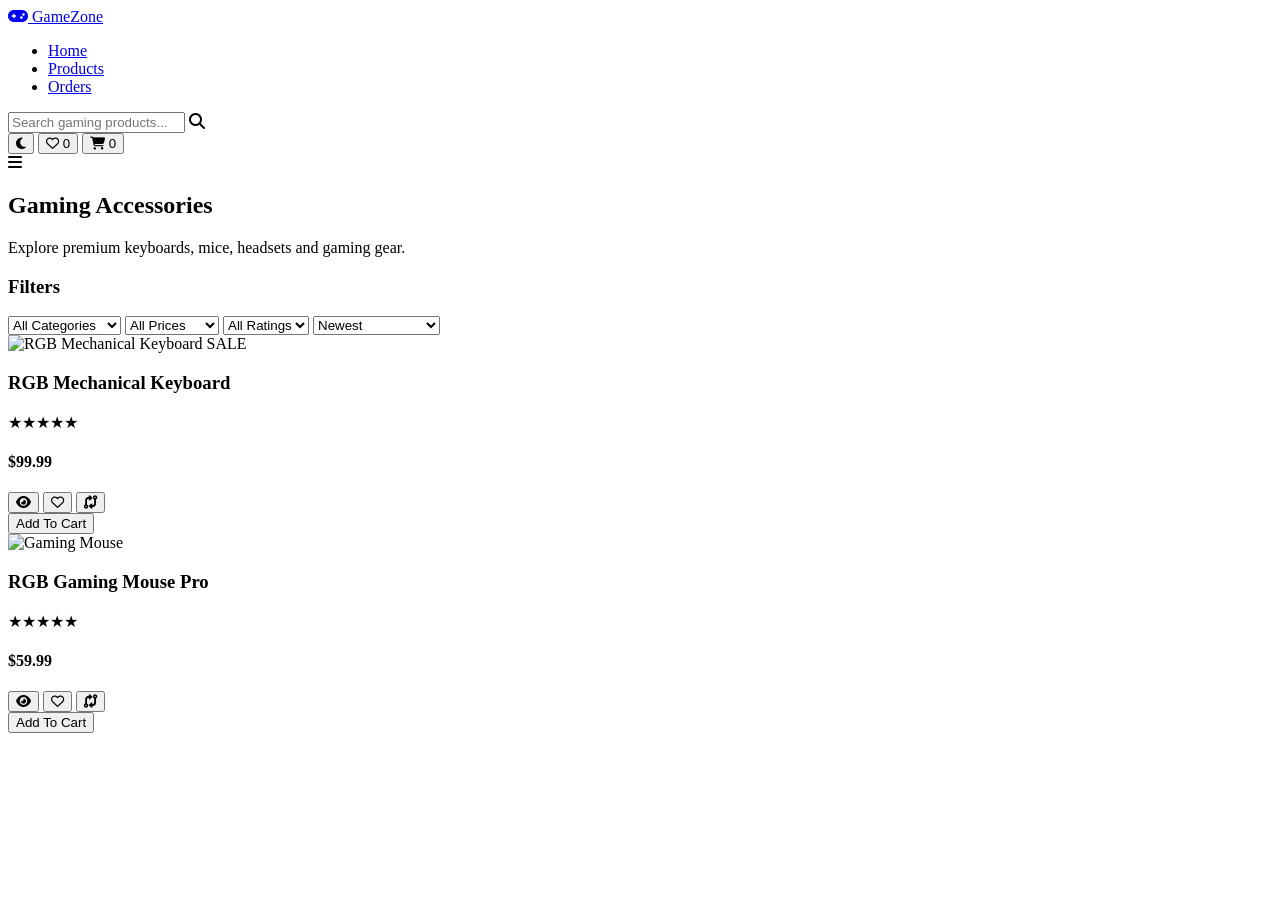
==== products.html @ aae7ace7 "Add files via upload" ====
<!DOCTYPE html>
<html lang="en">

<head>

<meta charset="UTF-8">
<meta name="viewport" content="width=device-width, initial-scale=1.0">

<title>GameZone | Gaming Products</title>


<!-- Google Font -->
<link rel="preconnect" href="https://fonts.googleapis.com">
<link rel="preconnect" href="https://fonts.gstatic.com" crossorigin>

<link href="https://fonts.googleapis.com/css2?family=Poppins:wght@300;400;500;600;700;800&display=swap" rel="stylesheet">


<!-- Font Awesome -->

<link rel="stylesheet"
href="https://cdnjs.cloudflare.com/ajax/libs/font-awesome/6.5.2/css/all.min.css">


<!-- CSS -->

<link rel="stylesheet" href="css/style.css">
<link rel="stylesheet" href="css/products.css">


</head>


<body>


<!-- ================= HEADER ================= -->


<header class="header">


<nav class="navbar">


<a href="index.html" class="logo">

<i class="fa-solid fa-gamepad"></i>

GameZone

</a>



<ul class="nav-links">

<li>
<a href="index.html">
Home
</a>
</li>


<li>
<a class="active" href="products.html">
Products
</a>
</li>


<li>
<a href="orders.html">
Orders
</a>
</li>


</ul>




<div class="nav-actions">


<div class="search-box">

<input 
type="text"
id="searchInput"
placeholder="Search gaming products...">


<i class="fas fa-search"></i>


</div>



<button id="themeToggle">

<i class="fas fa-moon"></i>

</button>



<button>

<i class="fa-regular fa-heart"></i>

<span id="wishlistCount">
0
</span>

</button>



<button>

<i class="fa-solid fa-cart-shopping"></i>

<span id="cartCount">
0
</span>

</button>



<div class="menu-btn">

<i class="fas fa-bars"></i>

</div>


</div>


</nav>


</header>





<!-- ================= PAGE TITLE ================= -->


<section class="page-banner">


<h1>
Gaming Accessories
</h1>


<p>
Explore premium keyboards, mice, headsets and gaming gear.
</p>


</section>






<!-- ================= FILTER SECTION ================= -->


<section class="filter-section">



<div class="filter-box">


<h3>
Filters
</h3>



<select id="categoryFilter">


<option value="all">
All Categories
</option>


<option value="keyboard">
Keyboard
</option>


<option value="mouse">
Gaming Mouse
</option>


<option value="headset">
Headset
</option>


<option value="controller">
Controller
</option>


<option value="chair">
Gaming Chair
</option>


<option value="monitor">
Monitor
</option>


</select>





<select id="priceFilter">


<option value="all">
All Prices
</option>


<option value="low">
Under $50
</option>


<option value="medium">
$50 - $100
</option>


<option value="high">
Above $100
</option>


</select>






<select id="ratingFilter">


<option value="all">
All Ratings
</option>


<option value="5">
★★★★★
</option>


<option value="4">
★★★★☆
</option>


<option value="3">
★★★☆☆
</option>


</select>






<select id="sortProducts">


<option value="newest">
Newest
</option>


<option value="low-high">
Price Low to High
</option>


<option value="high-low">
Price High to Low
</option>


<option value="rating">
Highest Rating
</option>


</select>



</div>



</section>






<!-- ================= PRODUCTS ================= -->


<section class="products-page">


<div class="product-grid" id="productContainer">



<!-- PRODUCT CARD 1 -->


<div class="product-card"
data-category="keyboard"
data-price="99"
data-rating="5">


<div class="product-image">


<img src="images/products/keyboard1.jpg"
alt="RGB Mechanical Keyboard">



<span class="sale">
SALE
</span>


</div>



<div class="product-info">


<h3>
RGB Mechanical Keyboard
</h3>



<div class="rating">
★★★★★
</div>



<h4>
$99.99
</h4>



<div class="product-buttons">


<button class="quick-view">
<i class="fas fa-eye"></i>
</button>


<button class="wishlist">
<i class="far fa-heart"></i>
</button>


<button class="compare">
<i class="fas fa-code-compare"></i>
</button>



</div>



<button class="add-cart">

Add To Cart

</button>



</div>


</div>





<!-- PRODUCT CARD 2 -->


<div class="product-card"
data-category="mouse"
data-price="59"
data-rating="5">


<div class="product-image">


<img src="images/products/mouse1.jpg"
alt="Gaming Mouse">


</div>



<div class="product-info">


<h3>
RGB Gaming Mouse Pro
</h3>


<div class="rating">
★★★★★
</div>


<h4>
$59.99
</h4>



<div class="product-buttons">


<button class="quick-view">
<i class="fas fa-eye"></i>
</button>


<button class="wishlist">
<i class="far fa-heart"></i>
</button>


<button class="compare">
<i class="fas fa-code-compare"></i>
</button>


</div>


<button class="add-cart">

Add To Cart

</button>


</div>


</div>
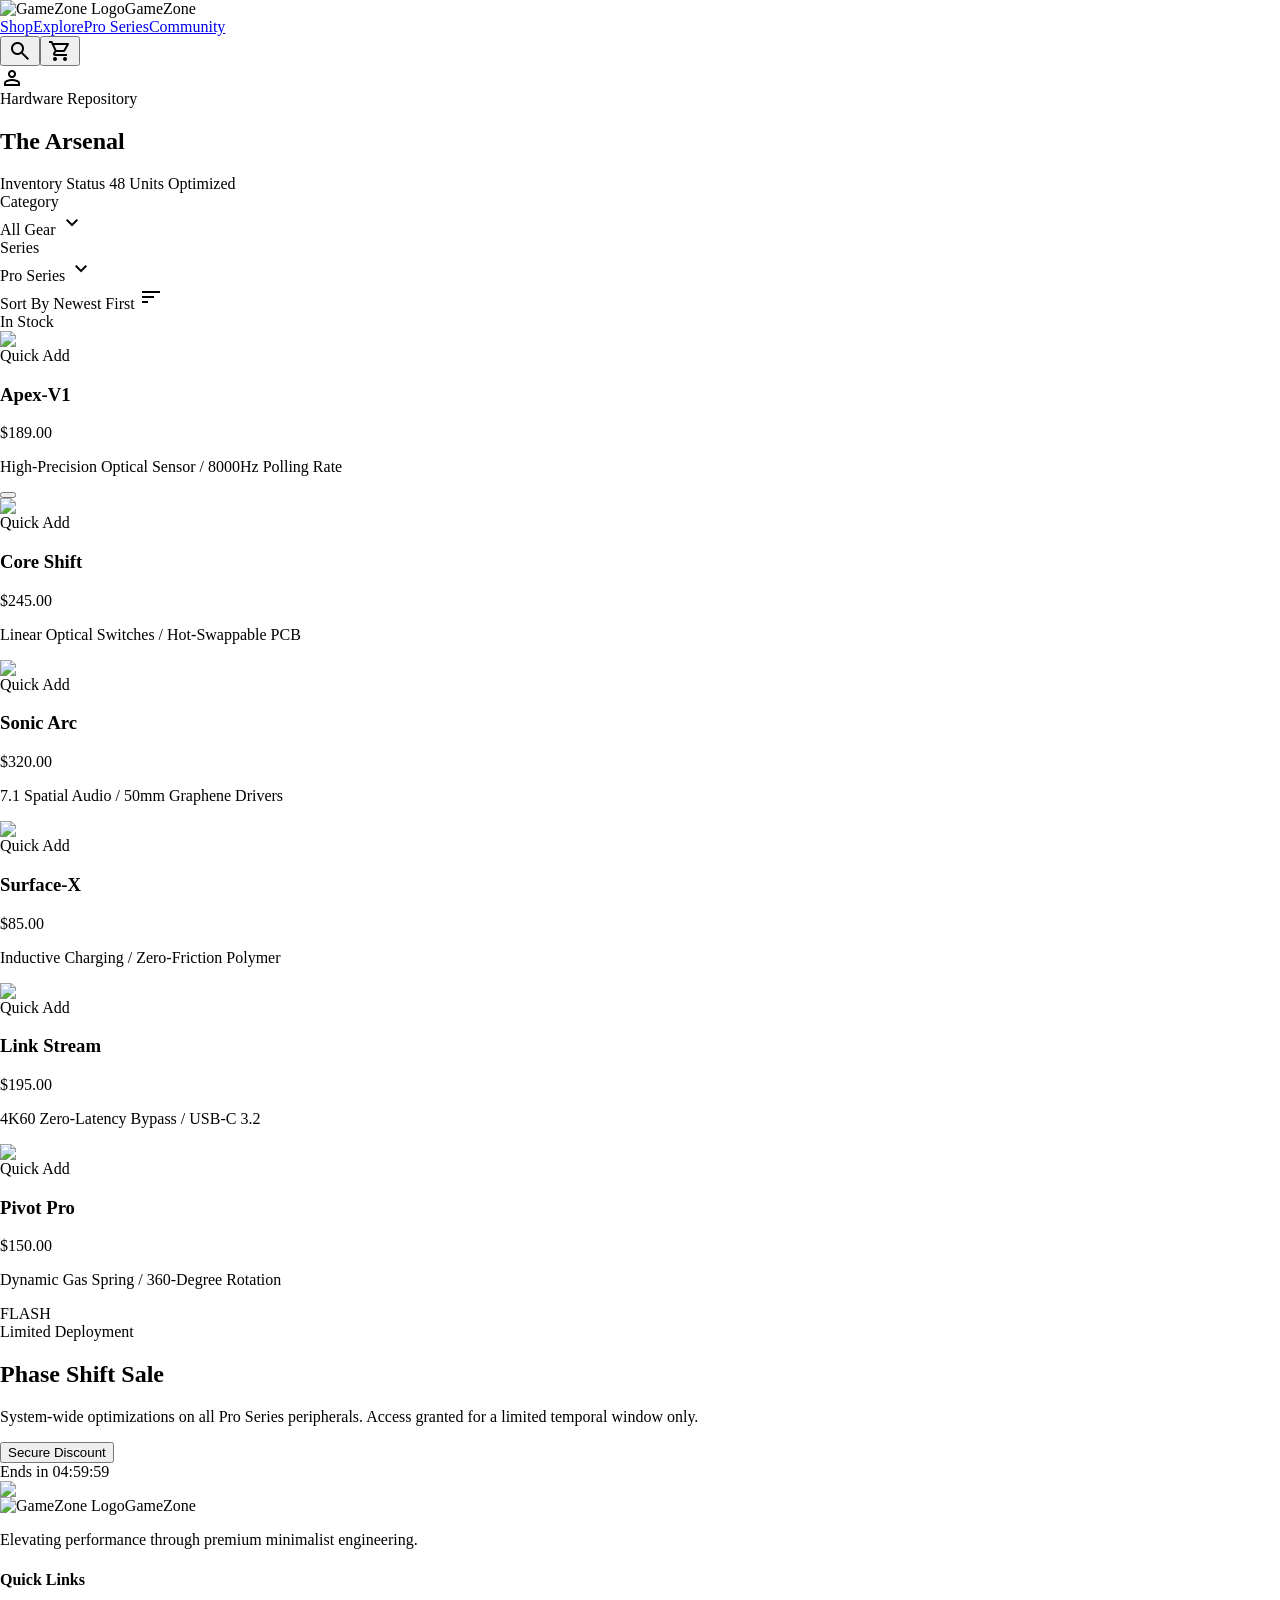
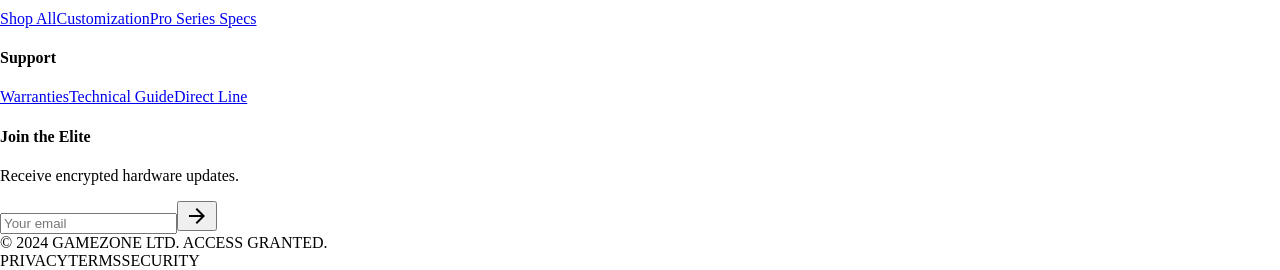
==== commit 7b2bd4d4: "Refactor products.html for improved structure and style" ====
--- a/products.html
+++ b/products.html
@@ -1,501 +1,210 @@
-<!DOCTYPE html>
-<html lang="en">
+<html lang="en"><head><meta charset="utf-8"/><meta content="width=device-width, initial-scale=1.0" name="viewport"/><style>@layer base{html,body{margin:0;padding:0;}body{overscroll-behavior:none;}main>:first-child{margin-top:0!important;}main>:last-child{margin-bottom:0!important;}}::-webkit-scrollbar{display:none;}</style><script src="https://cdn.tailwindcss.com"></script><script>tailwind.config={darkMode:"class",theme:{extend:{"colors":{"error-container":"#93000a","surface-dim":"#121317","error":"#ffb4ab","on-surface-variant":"#c2caad","inverse-primary":"#4b6700","on-tertiary-fixed-variant":"#47464b","on-secondary-fixed-variant":"#474646","surface-container-highest":"#343539","primary":"#ffffff","tertiary":"#ffffff","on-primary-fixed-variant":"#374e00","on-surface":"#e3e2e7","surface-container":"#1e1f23","on-secondary-container":"#bab8b7","surface-container-low":"#1a1b1f","on-primary-fixed":"#141f00","on-error":"#690005","inverse-on-surface":"#2f3034","surface-bright":"#38393d","primary-fixed-dim":"#a0d800","on-tertiary":"#303034","on-primary":"#253600","primary-container":"#b7f700","secondary-container":"#4a4949","primary-fixed":"#b7f700","on-tertiary-fixed":"#1b1b1f","on-primary-container":"#506e00","surface-tint":"#a0d800","surface-container-high":"#292a2e","tertiary-fixed-dim":"#c8c5cb","secondary":"#c9c6c5","on-secondary":"#313030","inverse-surface":"#e3e2e7","outline":"#8c9479","on-error-container":"#ffdad6","secondary-fixed-dim":"#c9c6c5","on-background":"#e3e2e7","on-tertiary-container":"#656468","background":"#121317","surface-variant":"#343539","tertiary-container":"#e4e1e7","outline-variant":"#434933","surface-container-lowest":"#0d0e12","on-secondary-fixed":"#1c1b1b","surface":"#121317","secondary-fixed":"#e5e2e1","tertiary-fixed":"#e4e1e7"},"borderRadius":{"DEFAULT":"0.125rem","lg":"0.25rem","xl":"0.5rem","full":"0.75rem"},"spacing":{"section-gap":"160px","margin-mobile":"20px","margin-desktop":"80px","gutter":"24px","container-max":"1440px","base":"8px"},"fontFamily":{"body-lg":["Inter"],"headline-md":["Inter"],"label-caps":["Geist"],"display-lg":["Inter"],"body-md":["Inter"],"mono-data":["Geist"],"display-lg-mobile":["Inter"]},"fontSize":{"body-lg":["18px",{"lineHeight":"28px","fontWeight":"400"}],"headline-md":["32px",{"lineHeight":"40px","letterSpacing":"-0.01em","fontWeight":"600"}],"label-caps":["12px",{"lineHeight":"16px","letterSpacing":"0.1em","fontWeight":"700"}],"display-lg":["72px",{"lineHeight":"80px","letterSpacing":"-0.04em","fontWeight":"800"}],"body-md":["16px",{"lineHeight":"24px","fontWeight":"400"}],"mono-data":["14px",{"lineHeight":"20px","fontWeight":"500"}],"display-lg-mobile":["40px",{"lineHeight":"44px","letterSpacing":"-0.02em","fontWeight":"800"}]}}}}</script><link href="https://fonts.googleapis.com/css2?family=Material+Symbols+Outlined:opsz,wght,FILL,GRAD@20..48,100..700,0..1,-50..200" rel="stylesheet"/><link href="https://fonts.googleapis.com/css2?family=Inter:wght@400;600;800&amp;family=Geist:wght@500;700&amp;display=swap" rel="stylesheet"/>
+<link href="https://fonts.googleapis.com/css2?family=Material+Symbols+Outlined:wght,FILL@100..700,0..1&amp;display=swap" rel="stylesheet"/></head><body class="bg-surface text-on-surface font-body-md selection:bg-primary-container selection:text-on-primary-container"><header class="fixed top-0 w-full z-50 bg-surface/80 backdrop-blur-xl border-b border-outline-variant/10 shadow-[0_1px_8px_rgba(0,0,0,0.04)]"><div class="h-16 max-w-container-max mx-auto px-margin-desktop flex items-center justify-between"><div class="flex items-center gap-base"><img alt="GameZone Logo" class="h-8 w-auto object-contain" src="https://lh3.googleusercontent.com/aida-public/[base64]"/><span class="font-label-caps text-label-caps text-primary tracking-[0.2em] uppercase">GameZone</span></div><nav class="hidden md:flex items-center gap-gutter" data-active-classes="text-primary border-b-2 border-primary-fixed-dim"><a aria-current="page" class="font-label-caps transition-colors py-2 text-primary border-b-2 border-primary-fixed-dim" data-path="shop" href="#">Shop</a><a class="font-label-caps text-label-caps text-on-surface-variant hover:text-primary transition-colors py-2" data-path="explore" href="#">Explore</a><a class="font-label-caps text-label-caps text-on-surface-variant hover:text-primary transition-colors py-2" data-path="pro-series" href="#">Pro Series</a><a class="font-label-caps text-label-caps text-on-surface-variant hover:text-primary transition-colors py-2" data-path="community" href="#">Community</a></nav><div class="flex items-center gap-6"><button class="text-on-surface-variant hover:text-primary transition-colors"><span class="material-symbols-outlined">search</span></button><button class="text-on-surface-variant hover:text-primary transition-colors"><span class="material-symbols-outlined">shopping_cart</span></button><div class="w-8 h-8 rounded-full bg-primary flex items-center justify-center cursor-pointer hover:bg-primary-fixed-dim transition-colors"><span class="material-symbols-outlined text-on-primary text-[18px]">person</span></div></div></div></header><main class="w-full pt-16 bg-surface"><div class="flex flex-col w-full">
+<!-- Header Section -->
+<section class="max-w-container-max mx-auto px-margin-desktop pt-12 pb-24 w-full">
+<div class="flex flex-col md:flex-row md:items-end justify-between gap-gutter">
+<div class="space-y-4">
+<div class="flex items-center gap-4 text-primary-fixed-dim">
+<span class="h-[1px] w-12 bg-primary-fixed-dim"></span>
+<span class="font-label-caps text-label-caps tracking-widest uppercase">Hardware Repository</span>
+</div>
+<h1 class="font-display-lg text-display-lg text-primary">The Arsenal</h1>
+</div>
+<div class="flex flex-col items-end">
+<span class="font-mono-data text-mono-data text-on-surface-variant opacity-40 uppercase">Inventory Status</span>
+<span class="font-display-lg text-headline-md text-primary">48 <span class="text-on-surface-variant font-body-md opacity-50 ml-2">Units Optimized</span></span>
+</div>
+</div>
+</section>
+<!-- Filter & Sort Navigation -->
+<nav class="sticky top-16 z-40 bg-surface/60 backdrop-blur-2xl border-y border-outline-variant/10">
+<div class="max-w-container-max mx-auto px-margin-desktop py-6 flex flex-wrap items-center justify-between gap-gutter">
+<div class="flex items-center gap-12">
+<div class="group cursor-pointer">
+<span class="font-label-caps text-label-caps text-on-surface-variant group-hover:text-primary transition-colors">Category</span>
+<div class="flex items-center gap-2 mt-1">
+<span class="font-body-md text-primary">All Gear</span>
+<span class="material-symbols-outlined text-[18px] text-on-surface-variant">keyboard_arrow_down</span>
+</div>
+</div>
+<div class="group cursor-pointer">
+<span class="font-label-caps text-label-caps text-on-surface-variant group-hover:text-primary transition-colors">Series</span>
+<div class="flex items-center gap-2 mt-1">
+<span class="font-body-md text-primary">Pro Series</span>
+<span class="material-symbols-outlined text-[18px] text-on-surface-variant">keyboard_arrow_down</span>
+</div>
+</div>
+</div>
+<div class="flex items-center gap-8">
+<div class="h-8 w-[1px] bg-outline-variant/20 hidden md:block"></div>
+<div class="flex items-center gap-4 group cursor-pointer">
+<span class="font-label-caps text-label-caps text-on-surface-variant">Sort By</span>
+<span class="font-body-md text-primary">Newest First</span>
+<span class="material-symbols-outlined text-[20px] text-primary">sort</span>
+</div>
+</div>
+</div>
+</nav>
+<!-- Product Grid -->
+<section class="max-w-container-max mx-auto px-margin-desktop py-section-gap w-full">
+<div class="grid grid-cols-1 md:grid-cols-2 lg:grid-cols-3 gap-gutter">
+<!-- Product Card 01 -->
+<div class="group relative flex flex-col bg-surface-container-low p-8 transition-all duration-500 hover:bg-surface-container">
+<div class="absolute top-6 right-6 z-10">
+<span class="font-mono-data text-[10px] px-2 py-1 bg-primary-fixed text-on-primary-fixed uppercase tracking-tighter">In Stock</span>
+</div>
+<div class="relative aspect-square overflow-hidden mb-12">
+<img class="w-full h-full object-contain mix-blend-lighten transition-transform duration-700 group-hover:scale-110" data-alt="A sleek, matte black professional gaming mouse with sharp geometric angles and a carbon fiber texture, hovering over a minimalist dark glass surface. The lighting is cold and clinical with a subtle Cyber Lime glow reflecting off the scroll wheel." src="https://lh3.googleusercontent.com/aida-public/[base64]"/>
+<div class="absolute inset-0 bg-gradient-to-t from-surface-container-low to-transparent opacity-0 group-hover:opacity-100 transition-opacity flex items-center justify-center pointer-events-none">
+<span class="font-label-caps text-label-caps bg-primary text-on-primary px-6 py-3 tracking-widest uppercase">Quick Add</span>
+</div>
+</div>
+<div class="flex flex-col gap-2">
+<div class="flex justify-between items-start">
+<h3 class="font-headline-md text-headline-md text-primary">Apex-V1</h3>
+<span class="font-mono-data text-body-lg text-primary-fixed-dim">$189.00</span>
+</div>
+<p class="font-body-md text-on-surface-variant opacity-60">High-Precision Optical Sensor / 8000Hz Polling Rate</p>
+</div>
+<button class="absolute inset-0 z-0 opacity-0"></button>
+</div>
+<!-- Product Card 02 -->
+<div class="group relative flex flex-col bg-surface-container-low p-8 transition-all duration-500 hover:bg-surface-container md:mt-24">
+<div class="relative aspect-square overflow-hidden mb-12">
+<img class="w-full h-full object-contain mix-blend-lighten transition-transform duration-700 group-hover:scale-110" data-alt="A mechanical 65% keyboard with transparent keycaps and a brushed aluminum base. Internal circuitry is partially visible through the glass-like chassis. Soft neutral white LEDs illuminate the keys from beneath in a minimalist workshop setting." src="https://lh3.googleusercontent.com/aida-public/[base64]"/>
+<div class="absolute inset-0 bg-gradient-to-t from-surface-container-low to-transparent opacity-0 group-hover:opacity-100 transition-opacity flex items-center justify-center pointer-events-none">
+<span class="font-label-caps text-label-caps bg-primary text-on-primary px-6 py-3 tracking-widest uppercase">Quick Add</span>
+</div>
+</div>
+<div class="flex flex-col gap-2">
+<div class="flex justify-between items-start">
+<h3 class="font-headline-md text-headline-md text-primary">Core Shift</h3>
+<span class="font-mono-data text-body-lg text-primary-fixed-dim">$245.00</span>
+</div>
+<p class="font-body-md text-on-surface-variant opacity-60">Linear Optical Switches / Hot-Swappable PCB</p>
+</div>
+</div>
+<!-- Product Card 03 -->
+<div class="group relative flex flex-col bg-surface-container-low p-8 transition-all duration-500 hover:bg-surface-container">
+<div class="relative aspect-square overflow-hidden mb-12">
+<img class="w-full h-full object-contain mix-blend-lighten transition-transform duration-700 group-hover:scale-110" data-alt="High-end noise canceling gaming headphones with large orbital earcups and a detachable metal boom mic. The finish is a dark titanium gray with subtle leather stitching on the headband. The product is shot from a low angle on a black marble pedestal." src="https://lh3.googleusercontent.com/aida-public/[base64]"/>
+<div class="absolute inset-0 bg-gradient-to-t from-surface-container-low to-transparent opacity-0 group-hover:opacity-100 transition-opacity flex items-center justify-center pointer-events-none">
+<span class="font-label-caps text-label-caps bg-primary text-on-primary px-6 py-3 tracking-widest uppercase">Quick Add</span>
+</div>
+</div>
+<div class="flex flex-col gap-2">
+<div class="flex justify-between items-start">
+<h3 class="font-headline-md text-headline-md text-primary">Sonic Arc</h3>
+<span class="font-mono-data text-body-lg text-primary-fixed-dim">$320.00</span>
+</div>
+<p class="font-body-md text-on-surface-variant opacity-60">7.1 Spatial Audio / 50mm Graphene Drivers</p>
+</div>
+</div>
+<!-- Product Card 04 -->
+<div class="group relative flex flex-col bg-surface-container-low p-8 transition-all duration-500 hover:bg-surface-container">
+<div class="relative aspect-square overflow-hidden mb-12">
+<img class="w-full h-full object-contain mix-blend-lighten transition-transform duration-700 group-hover:scale-110" data-alt="A heavy-duty aluminum gaming mousepad with a micro-textured surface and an integrated wireless charging coil. The edges are diamond-cut for a metallic glint under low key studio lighting." src="https://lh3.googleusercontent.com/aida-public/[base64]"/>
+<div class="absolute inset-0 bg-gradient-to-t from-surface-container-low to-transparent opacity-0 group-hover:opacity-100 transition-opacity flex items-center justify-center pointer-events-none">
+<span class="font-label-caps text-label-caps bg-primary text-on-primary px-6 py-3 tracking-widest uppercase">Quick Add</span>
+</div>
+</div>
+<div class="flex flex-col gap-2">
+<div class="flex justify-between items-start">
+<h3 class="font-headline-md text-headline-md text-primary">Surface-X</h3>
+<span class="font-mono-data text-body-lg text-primary-fixed-dim">$85.00</span>
+</div>
+<p class="font-body-md text-on-surface-variant opacity-60">Inductive Charging / Zero-Friction Polymer</p>
+</div>
+</div>
+<!-- Product Card 05 -->
+<div class="group relative flex flex-col bg-surface-container-low p-8 transition-all duration-500 hover:bg-surface-container md:mt-24">
+<div class="relative aspect-square overflow-hidden mb-12">
+<img class="w-full h-full object-contain mix-blend-lighten transition-transform duration-700 group-hover:scale-110" data-alt="A professional-grade capture card with a futuristic heatsink design and glowing status indicators. The body is made of semi-transparent smoke-colored acrylic. It is shown connected to braided cables on a tech-heavy desk." src="https://lh3.googleusercontent.com/aida-public/[base64]"/>
+<div class="absolute inset-0 bg-gradient-to-t from-surface-container-low to-transparent opacity-0 group-hover:opacity-100 transition-opacity flex items-center justify-center pointer-events-none">
+<span class="font-label-caps text-label-caps bg-primary text-on-primary px-6 py-3 tracking-widest uppercase">Quick Add</span>
+</div>
+</div>
+<div class="flex flex-col gap-2">
+<div class="flex justify-between items-start">
+<h3 class="font-headline-md text-headline-md text-primary">Link Stream</h3>
+<span class="font-mono-data text-body-lg text-primary-fixed-dim">$195.00</span>
+</div>
+<p class="font-body-md text-on-surface-variant opacity-60">4K60 Zero-Latency Bypass / USB-C 3.2</p>
+</div>
+</div>
+<!-- Product Card 06 -->
+<div class="group relative flex flex-col bg-surface-container-low p-8 transition-all duration-500 hover:bg-surface-container">
+<div class="relative aspect-square overflow-hidden mb-12">
+<img class="w-full h-full object-contain mix-blend-lighten transition-transform duration-700 group-hover:scale-110" data-alt="A minimalist monitor arm with a gas-spring mechanism and integrated cable management. Finished in a matte white powder coat, looking incredibly clean against a dark gray background." src="https://lh3.googleusercontent.com/aida-public/[base64]"/>
+<div class="absolute inset-0 bg-gradient-to-t from-surface-container-low to-transparent opacity-0 group-hover:opacity-100 transition-opacity flex items-center justify-center pointer-events-none">
+<span class="font-label-caps text-label-caps bg-primary text-on-primary px-6 py-3 tracking-widest uppercase">Quick Add</span>
+</div>
+</div>
+<div class="flex flex-col gap-2">
+<div class="flex justify-between items-start">
+<h3 class="font-headline-md text-headline-md text-primary">Pivot Pro</h3>
+<span class="font-mono-data text-body-lg text-primary-fixed-dim">$150.00</span>
+</div>
+<p class="font-body-md text-on-surface-variant opacity-60">Dynamic Gas Spring / 360-Degree Rotation</p>
+</div>
+</div>
+</div>
+</section>
+<!-- Promotional Banner -->
+<section class="w-full px-margin-desktop py-section-gap overflow-hidden">
+<div class="max-w-container-max mx-auto relative group">
+<div class="absolute inset-0 bg-primary-fixed-dim/5 backdrop-blur-3xl -z-10 group-hover:bg-primary-fixed-dim/10 transition-colors"></div>
+<div class="relative border-l-4 border-primary-fixed-dim p-12 md:p-24 flex flex-col md:flex-row items-center justify-between gap-12 overflow-hidden">
+<!-- Background Decoration -->
+<div class="absolute right-0 top-1/2 -translate-y-1/2 opacity-5 pointer-events-none">
+<span class="font-display-lg text-[240px] leading-none select-none">FLASH</span>
+</div>
+<div class="relative z-10 max-w-xl">
+<div class="flex items-center gap-3 mb-8">
+<span class="w-3 h-3 bg-primary-fixed-dim animate-pulse"></span>
+<span class="font-label-caps text-label-caps text-primary-fixed-dim tracking-[0.3em] uppercase">Limited Deployment</span>
+</div>
+<h2 class="font-display-lg text-display-lg text-primary mb-6">Phase Shift Sale</h2>
+<p class="font-body-lg text-on-surface-variant mb-10 leading-relaxed">System-wide optimizations on all Pro Series peripherals. Access granted for a limited temporal window only.</p>
+<div class="flex flex-wrap gap-6">
+<button class="bg-primary-fixed-dim text-on-primary-fixed font-label-caps text-label-caps py-4 px-12 tracking-widest hover:shadow-[0_0_40px_rgba(160,216,0,0.4)] transition-all uppercase">Secure Discount</button>
+<div class="flex flex-col justify-center">
+<span class="font-mono-data text-mono-data text-on-surface-variant opacity-50">Ends in</span>
+<span class="font-mono-data text-body-lg text-primary tabular-nums" id="timer">04:59:59</span>
+</div>
+</div>
+</div>
+<div class="relative z-10 w-full md:w-1/3 aspect-video bg-surface-container rounded-lg overflow-hidden">
+<img class="w-full h-full object-cover grayscale group-hover:grayscale-0 transition-all duration-1000 scale-110 group-hover:scale-100" data-alt="Close up of a premium gaming GPU with glowing Cyber Lime fans and a complex heatpipe system visible behind dark tinted glass. The overall look is one of immense power and precision engineering." src="https://lh3.googleusercontent.com/aida-public/[base64]"/>
+</div>
+</div>
+</div>
+</section>
+<!-- Micro-interaction Script -->
+<script>
+        document.addEventListener('DOMContentLoaded', () => {
+            // Simple countdown timer logic
+            let time = 17999; // 5 hours in seconds
+            const timerDisplay = document.getElementById('timer');
+            
+            setInterval(() => {
+                const hours = Math.floor(time / 3600);
+                const minutes = Math.floor((time % 3600) / 60);
+                const seconds = time % 60;
+                
+                timerDisplay.textContent = 
+                    `${hours.toString().padStart(2, '0')}:${minutes.toString().padStart(2, '0')}:${seconds.toString().padStart(2, '0')}`;
+                
+                if (time > 0) time--;
+            }, 1000);
 
-<head>
-
-<meta charset="UTF-8">
-<meta name="viewport" content="width=device-width, initial-scale=1.0">
-
-<title>GameZone | Gaming Products</title>
-
-
-<!-- Google Font -->
-<link rel="preconnect" href="https://fonts.googleapis.com">
-<link rel="preconnect" href="https://fonts.gstatic.com" crossorigin>
-
-<link href="https://fonts.googleapis.com/css2?family=Poppins:wght@300;400;500;600;700;800&display=swap" rel="stylesheet">
-
-
-<!-- Font Awesome -->
-
-<link rel="stylesheet"
-href="https://cdnjs.cloudflare.com/ajax/libs/font-awesome/6.5.2/css/all.min.css">
-
-
-<!-- CSS -->
-
-<link rel="stylesheet" href="css/style.css">
-<link rel="stylesheet" href="css/products.css">
-
-
-</head>
-
-
-<body>
-
-
-<!-- ================= HEADER ================= -->
-
-
-<header class="header">
-
-
-<nav class="navbar">
-
-
-<a href="index.html" class="logo">
-
-<i class="fa-solid fa-gamepad"></i>
-
-GameZone
-
-</a>
-
-
-
-<ul class="nav-links">
-
-<li>
-<a href="index.html">
-Home
-</a>
-</li>
-
-
-<li>
-<a class="active" href="products.html">
-Products
-</a>
-</li>
-
-
-<li>
-<a href="orders.html">
-Orders
-</a>
-</li>
-
-
-</ul>
-
-
-
-
-<div class="nav-actions">
-
-
-<div class="search-box">
-
-<input 
-type="text"
-id="searchInput"
-placeholder="Search gaming products...">
-
-
-<i class="fas fa-search"></i>
-
-
-</div>
-
-
-
-<button id="themeToggle">
-
-<i class="fas fa-moon"></i>
-
-</button>
-
-
-
-<button>
-
-<i class="fa-regular fa-heart"></i>
-
-<span id="wishlistCount">
-0
-</span>
-
-</button>
-
-
-
-<button>
-
-<i class="fa-solid fa-cart-shopping"></i>
-
-<span id="cartCount">
-0
-</span>
-
-</button>
-
-
-
-<div class="menu-btn">
-
-<i class="fas fa-bars"></i>
-
-</div>
-
-
-</div>
-
-
-</nav>
-
-
-</header>
-
-
-
-
-
-<!-- ================= PAGE TITLE ================= -->
-
-
-<section class="page-banner">
-
-
-<h1>
-Gaming Accessories
-</h1>
-
-
-<p>
-Explore premium keyboards, mice, headsets and gaming gear.
-</p>
-
-
-</section>
-
-
-
-
-
-
-<!-- ================= FILTER SECTION ================= -->
-
-
-<section class="filter-section">
-
-
-
-<div class="filter-box">
-
-
-<h3>
-Filters
-</h3>
-
-
-
-<select id="categoryFilter">
-
-
-<option value="all">
-All Categories
-</option>
-
-
-<option value="keyboard">
-Keyboard
-</option>
-
-
-<option value="mouse">
-Gaming Mouse
-</option>
-
-
-<option value="headset">
-Headset
-</option>
-
-
-<option value="controller">
-Controller
-</option>
-
-
-<option value="chair">
-Gaming Chair
-</option>
-
-
-<option value="monitor">
-Monitor
-</option>
-
-
-</select>
-
-
-
-
-
-<select id="priceFilter">
-
-
-<option value="all">
-All Prices
-</option>
-
-
-<option value="low">
-Under $50
-</option>
-
-
-<option value="medium">
-$50 - $100
-</option>
-
-
-<option value="high">
-Above $100
-</option>
-
-
-</select>
-
-
-
-
-
-
-<select id="ratingFilter">
-
-
-<option value="all">
-All Ratings
-</option>
-
-
-<option value="5">
-★★★★★
-</option>
-
-
-<option value="4">
-★★★★☆
-</option>
-
-
-<option value="3">
-★★★☆☆
-</option>
-
-
-</select>
-
-
-
-
-
-
-<select id="sortProducts">
-
-
-<option value="newest">
-Newest
-</option>
-
-
-<option value="low-high">
-Price Low to High
-</option>
-
-
-<option value="high-low">
-Price High to Low
-</option>
-
-
-<option value="rating">
-Highest Rating
-</option>
-
-
-</select>
-
-
-
-</div>
-
-
-
-</section>
-
-
-
-
-
-
-<!-- ================= PRODUCTS ================= -->
-
-
-<section class="products-page">
-
-
-<div class="product-grid" id="productContainer">
-
-
-
-<!-- PRODUCT CARD 1 -->
-
-
-<div class="product-card"
-data-category="keyboard"
-data-price="99"
-data-rating="5">
-
-
-<div class="product-image">
-
-
-<img src="images/products/keyboard1.jpg"
-alt="RGB Mechanical Keyboard">
-
-
-
-<span class="sale">
-SALE
-</span>
-
-
-</div>
-
-
-
-<div class="product-info">
-
-
-<h3>
-RGB Mechanical Keyboard
-</h3>
-
-
-
-<div class="rating">
-★★★★★
-</div>
-
-
-
-<h4>
-$99.99
-</h4>
-
-
-
-<div class="product-buttons">
-
-
-<button class="quick-view">
-<i class="fas fa-eye"></i>
-</button>
-
-
-<button class="wishlist">
-<i class="far fa-heart"></i>
-</button>
-
-
-<button class="compare">
-<i class="fas fa-code-compare"></i>
-</button>
-
-
-
-</div>
-
-
-
-<button class="add-cart">
-
-Add To Cart
-
-</button>
-
-
-
-</div>
-
-
-</div>
-
-
-
-
-
-<!-- PRODUCT CARD 2 -->
-
-
-<div class="product-card"
-data-category="mouse"
-data-price="59"
-data-rating="5">
-
-
-<div class="product-image">
-
-
-<img src="images/products/mouse1.jpg"
-alt="Gaming Mouse">
-
-
-</div>
-
-
-
-<div class="product-info">
-
-
-<h3>
-RGB Gaming Mouse Pro
-</h3>
-
-
-<div class="rating">
-★★★★★
-</div>
-
-
-<h4>
-$59.99
-</h4>
-
-
-
-<div class="product-buttons">
-
-
-<button class="quick-view">
-<i class="fas fa-eye"></i>
-</button>
-
-
-<button class="wishlist">
-<i class="far fa-heart"></i>
-</button>
-
-
-<button class="compare">
-<i class="fas fa-code-compare"></i>
-</button>
-
-
-</div>
-
-
-<button class="add-cart">
-
-Add To Cart
-
-</button>
-
-
-</div>
-
-
-</div>+            // Hover effect on grid
+            const cards = document.querySelectorAll('.group');
+            cards.forEach(card => {
+                card.addEventListener('mouseenter', () => {
+                    // Custom hover logic could go here
+                });
+            });
+        });
+    </script>
+</div></main><footer class="w-full bg-surface-container-lowest border-t border-outline-variant/5 py-section-gap"><div class="max-w-container-max mx-auto px-margin-desktop grid grid-cols-1 md:grid-cols-4 gap-gutter"><div class="col-span-1"><div class="flex items-center gap-base mb-6"><img alt="GameZone Logo" class="h-6 w-auto opacity-80" src="https://lh3.googleusercontent.com/aida-public/[base64]"/><span class="font-label-caps text-label-caps text-on-surface tracking-widest uppercase">GameZone</span></div><p class="text-on-surface-variant text-body-md opacity-70">Elevating performance through premium minimalist engineering.</p></div><div class="flex flex-col gap-4"><h4 class="font-label-caps text-label-caps text-primary mb-2">Quick Links</h4><a class="text-on-surface-variant hover:text-primary text-body-md transition-colors" href="#">Shop All</a><a class="text-on-surface-variant hover:text-primary text-body-md transition-colors" href="#">Customization</a><a class="text-on-surface-variant hover:text-primary text-body-md transition-colors" href="#">Pro Series Specs</a></div><div class="flex flex-col gap-4"><h4 class="font-label-caps text-label-caps text-primary mb-2">Support</h4><a class="text-on-surface-variant hover:text-primary text-body-md transition-colors" href="#">Warranties</a><a class="text-on-surface-variant hover:text-primary text-body-md transition-colors" href="#">Technical Guide</a><a class="text-on-surface-variant hover:text-primary text-body-md transition-colors" href="#">Direct Line</a></div><div class="flex flex-col gap-4"><h4 class="font-label-caps text-label-caps text-primary mb-2">Join the Elite</h4><p class="text-on-surface-variant text-body-md mb-2">Receive encrypted hardware updates.</p><div class="flex border-b border-outline-variant"><input class="bg-transparent py-2 w-full focus:outline-none text-on-surface font-body-md" placeholder="Your email" type="email"/><button class="text-primary hover:text-primary-fixed-dim"><span class="material-symbols-outlined">arrow_forward</span></button></div></div></div><div class="max-w-container-max mx-auto px-margin-desktop mt-24 pt-8 border-t border-outline-variant/5 flex flex-col md:flex-row justify-between items-center gap-4 text-on-surface-variant text-mono-data opacity-50"><span>© 2024 GAMEZONE LTD. ACCESS GRANTED.</span><div class="flex gap-8"><span>PRIVACY</span><span>TERMS</span><span>SECURITY</span></div></div></footer></body></html>
